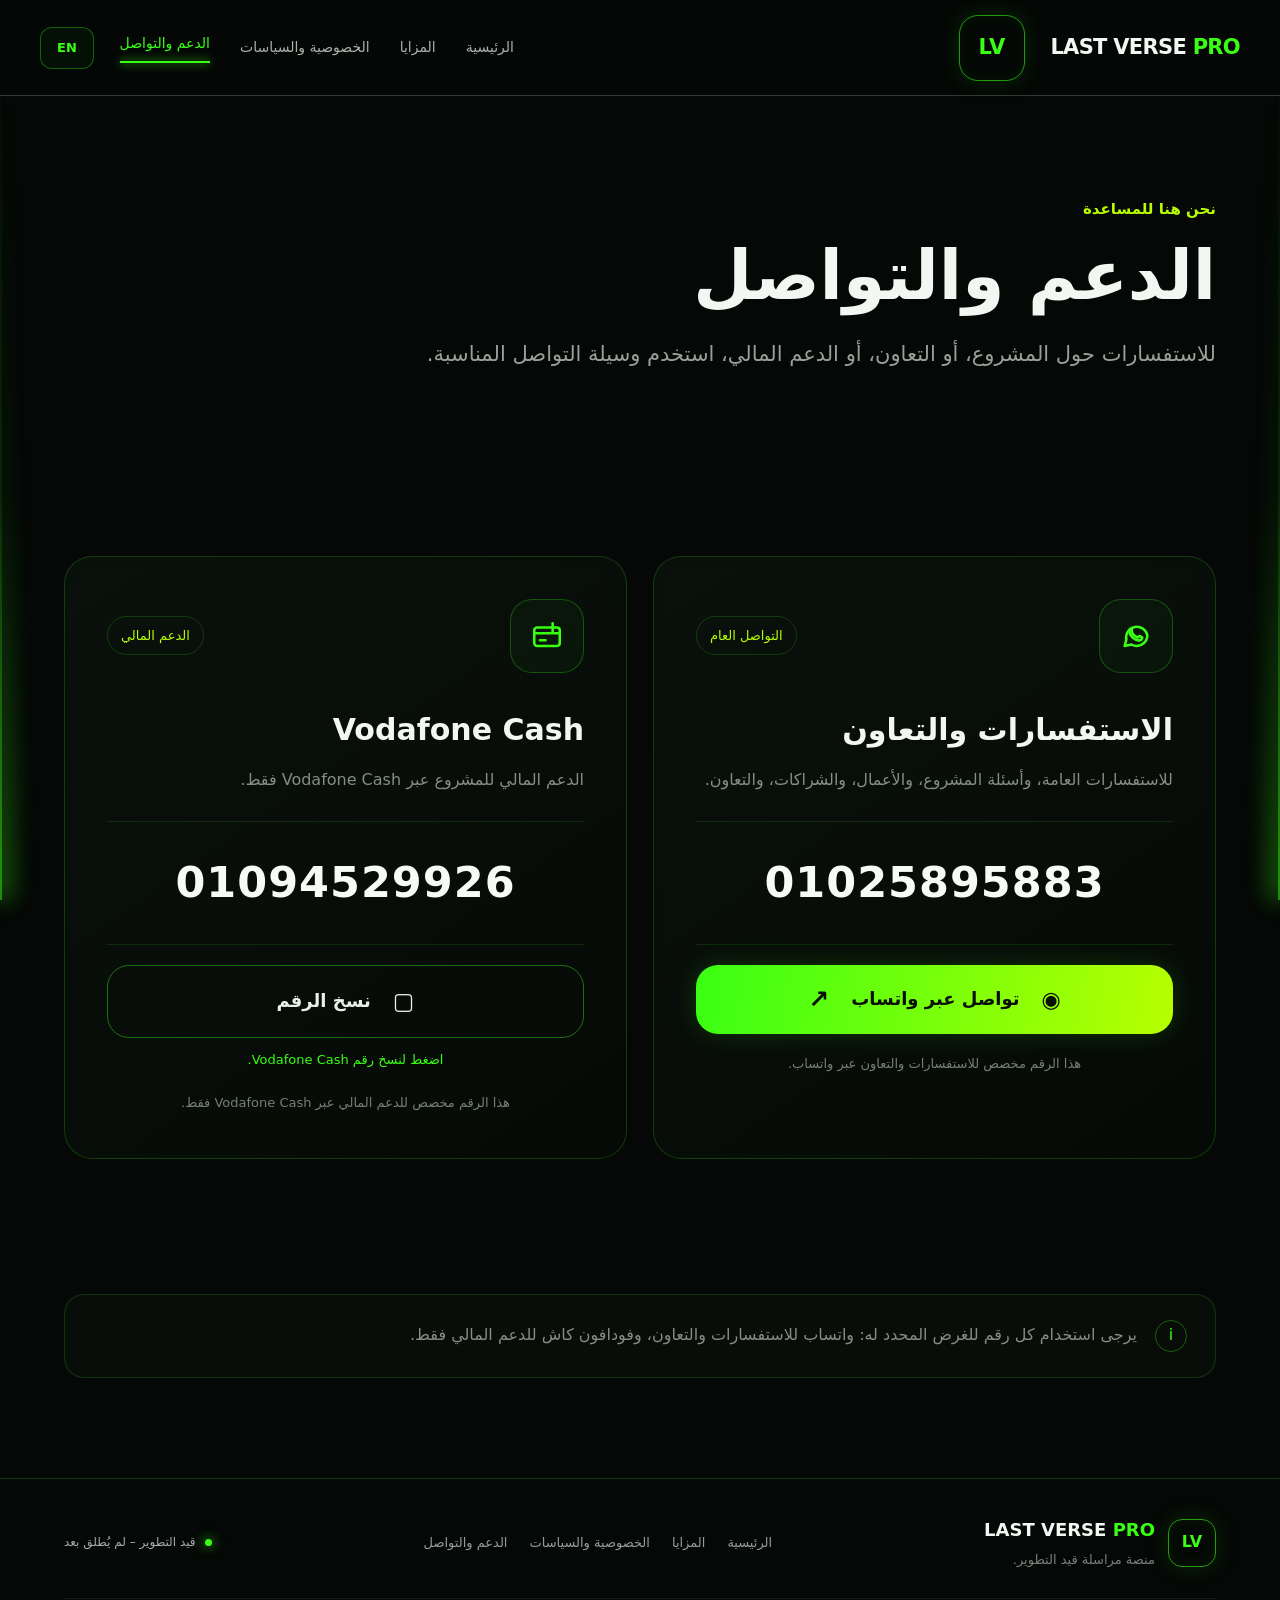
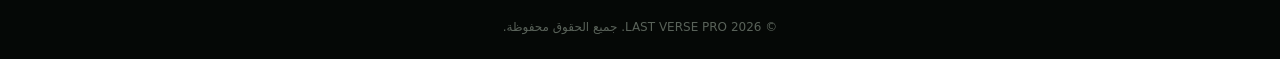
==== support.html @ 81343dce "Initial upload" ====
<!doctype html><html lang="ar" dir="rtl" data-page="support.html"><head><meta charset="utf-8"><meta name="viewport" content="width=device-width,initial-scale=1"><meta name="theme-color" content="#050806"><meta name="description" content="الدعم والتواصل الرسمي لمشروع LAST VERSE PRO."><title>الدعم والتواصل — LAST VERSE PRO</title><link rel="icon" href="assets/favicon.svg" type="image/svg+xml"><link rel="stylesheet" href="assets/style.css"></head><body>
  <a class="skip-link" href="#main-content" data-i18n="skipToContent">تخطي إلى المحتوى</a><div class="ambient ambient-left" aria-hidden="true"></div><div class="ambient ambient-right" aria-hidden="true"></div>
<header class="site-header"><div class="nav-wrap"><button class="menu-toggle" type="button" aria-label="فتح القائمة" aria-expanded="false" aria-controls="site-navigation"><span></span><span></span><span></span></button><a class="brand-name" href="index.html">LAST VERSE <b>PRO</b></a><a class="brand-mark" href="index.html" aria-label="الرئيسية" data-i18n-aria-label="navHome" data-ar-aria-label="الرئيسية">LV</a><nav class="main-nav" id="site-navigation" aria-label="التنقل الرئيسي" data-i18n-aria-label="navAria" data-ar-aria-label="التنقل الرئيسي"><a href="index.html" data-i18n="navHome">الرئيسية</a><a href="features.html" data-i18n="navFeatures">المزايا</a><a href="policies.html" data-i18n="navPolicies">الخصوصية والسياسات</a><a class="active" aria-current="page" href="support.html" data-i18n="navSupport">الدعم والتواصل</a></nav><button class="lang-toggle" type="button" aria-label="التبديل إلى الإنجليزية" title="تغيير اللغة">EN</button></div></header>
<main id="main-content"><section class="page-hero container"><p class="eyebrow" data-i18n="supportEyebrow">نحن هنا للمساعدة</p><h1 data-i18n="supportHero">الدعم والتواصل</h1><p class="page-lead" data-i18n="supportLead">للاستفسارات حول المشروع، أو التعاون، أو الدعم المالي، استخدم وسيلة التواصل المناسبة.</p></section>
<section class="section container contact-grid">
<article class="contact-card"><div class="contact-card-top"><span class="contact-icon whatsapp-icon"><svg viewBox="0 0 24 24"><path d="M20 11.5a7.5 7.5 0 0 1-11.2 6.5L4 19l1.2-4.4A7.5 7.5 0 1 1 20 11.5Z"/><path d="M9 8.5c.4 2 2 3.7 4.2 4.5l1.2-1 2 1c-.3 1.5-1.3 2.2-2.6 2.1-3.2-.3-6.3-3.3-6.5-6.1-.1-1.1.6-2 1.7-2.2Z"/></svg></span><span class="contact-label" data-i18n="generalContact">التواصل العام</span></div><h2 data-i18n="inquiriesTitle">الاستفسارات والتعاون</h2><p data-i18n="inquiriesText">للاستفسارات العامة، وأسئلة المشروع، والأعمال، والشراكات، والتعاون.</p><div class="phone-number" dir="ltr">01025895883</div><a class="btn btn-primary contact-button" href="https://wa.me/201094529926" target="_blank" rel="noopener noreferrer"><span class="whatsapp-mini">◉</span><span data-i18n="whatsappButton">تواصل عبر واتساب</span><span class="arrow">↗</span></a><p class="contact-footnote" data-i18n="whatsappPurpose">هذا الرقم مخصص للاستفسارات والتعاون عبر واتساب.</p></article>
<article class="contact-card cash-card"><div class="contact-card-top"><span class="contact-icon cash-icon"><svg viewBox="0 0 24 24"><rect x="3" y="6" width="18" height="13" rx="2"/><path d="M3 10h18M7 15h4"/><path d="M16 3v6"/></svg></span><span class="contact-label" data-i18n="financialSupport">الدعم المالي</span></div><h2>Vodafone Cash</h2><p data-i18n="cashText">الدعم المالي للمشروع عبر Vodafone Cash فقط.</p><div class="phone-number" dir="ltr">01094529926</div><button class="btn btn-outline copy-button" type="button" data-copy="01094529926"><span class="copy-symbol">▢</span><span data-i18n="copyNumber">نسخ الرقم</span></button><p class="copy-feedback" aria-live="polite" data-i18n="copyHint">اضغط لنسخ رقم Vodafone Cash.</p><p class="contact-footnote" data-i18n="cashPurpose">هذا الرقم مخصص للدعم المالي عبر Vodafone Cash فقط.</p></article>
</section><section class="container support-reminder"><span class="reminder-icon">i</span><p data-i18n="supportReminder">يرجى استخدام كل رقم للغرض المحدد له: واتساب للاستفسارات والتعاون، وفودافون كاش للدعم المالي فقط.</p></section></main>
<footer class="site-footer"><div class="container footer-inner"><div class="footer-brand"><span class="brand-mark small">LV</span><div><b>LAST VERSE <em>PRO</em></b><p data-i18n="footerDesc">منصة مراسلة قيد التطوير.</p></div></div><div class="footer-links"><a href="index.html" data-i18n="navHome">الرئيسية</a><a href="features.html" data-i18n="navFeatures">المزايا</a><a href="policies.html" data-i18n="navPolicies">الخصوصية والسياسات</a><a href="support.html" data-i18n="navSupport">الدعم والتواصل</a></div><div class="footer-status"><i></i><span data-i18n="status">قيد التطوير – لم يُطلق بعد</span></div></div><div class="container copyright">© <span id="year"></span> LAST VERSE PRO. <span data-i18n="rights">جميع الحقوق محفوظة.</span></div></footer><script src="assets/script.js"></script></body></html>
---- assets/style.css ----
:root{--bg:#050806;--surface:#0a100c;--surface2:#0b120d;--green:#39ff14;--lime:#b7ff00;--deep:#0d3b2e;--text:#f4f7f1;--muted:#858d86;--line:rgba(57,255,20,.16);--line-strong:rgba(57,255,20,.34);--shadow:0 0 32px rgba(57,255,20,.09)}
*{box-sizing:border-box}html{scroll-behavior:smooth;background:var(--bg)}body{margin:0;background:var(--bg);color:var(--text);font-family:"Tajawal","Cairo",system-ui,-apple-system,"Segoe UI",sans-serif;line-height:1.8;overflow-x:hidden}a{color:inherit;text-decoration:none}button{font:inherit}.container{width:min(1160px,calc(100% - 56px));margin-inline:auto}.ambient{position:fixed;top:0;bottom:0;width:2px;pointer-events:none;z-index:0;opacity:.7;background:linear-gradient(180deg,transparent,rgba(57,255,20,.12),rgba(57,255,20,.85),rgba(183,255,0,.18),transparent);background-size:100% 220%;animation:flow 9s linear infinite;filter:drop-shadow(0 0 8px rgba(57,255,20,.45))}.ambient-left{left:0}.ambient-right{right:0;animation-delay:-4.5s}.ambient:after{content:"";position:absolute;inset:0 -9px;background:inherit;filter:blur(12px);opacity:.55}@keyframes flow{0%{background-position:0 0}100%{background-position:0 220%}}
.site-header{height:102px;position:sticky;top:0;z-index:20;background:rgba(5,8,6,.94);backdrop-filter:blur(16px);border-bottom:1px solid rgba(242,255,242,.2)}.nav-wrap{width:min(1320px,calc(100% - 56px));height:100%;margin:auto;display:flex;align-items:center;gap:22px}.brand-name{font-size:21px;font-weight:850;letter-spacing:-.7px;white-space:nowrap}.brand-name b,.footer-brand em{color:var(--green);font-style:normal}.brand-mark{width:66px;height:66px;display:grid;place-items:center;border:1px solid rgba(57,255,20,.6);border-radius:19px;color:var(--green);font-weight:800;font-size:21px;box-shadow:0 0 22px rgba(57,255,20,.13),inset 0 0 18px rgba(57,255,20,.06)}.brand-mark.small{width:48px;height:48px;border-radius:14px;font-size:16px;flex:none}.main-nav{display:flex;align-items:center;gap:30px;margin-inline-start:auto}.main-nav a{font-size:14px;color:#aab2aa;transition:color .2s}.main-nav a:hover,.main-nav a.active{color:var(--green)}.main-nav a.active:after{content:"";display:block;height:2px;background:var(--green);margin-top:7px;box-shadow:0 0 10px var(--green)}.lang-toggle{border:1px solid var(--line-strong);color:var(--green);background:rgba(57,255,20,.04);border-radius:11px;padding:8px 13px;cursor:pointer;font-size:13px;font-weight:800}.menu-toggle{display:none;width:56px;height:56px;border:1px solid var(--line-strong);border-radius:15px;background:rgba(57,255,20,.035);padding:15px;cursor:pointer}.menu-toggle span{display:block;height:2px;background:#e5eee5;margin:5px 0;border-radius:4px}
.hero{min-height:690px;display:grid;grid-template-columns:1.02fr .98fr;align-items:center;gap:30px;padding-block:65px 82px;position:relative;isolation:isolate}.hero:before{content:"";position:absolute;inset:0 -30px;z-index:-2;background-color:#071407;background-image:linear-gradient(rgba(57,255,20,.055) 1px,transparent 1px),linear-gradient(90deg,rgba(57,255,20,.055) 1px,transparent 1px);background-size:108px 108px;border-inline:1px solid rgba(57,255,20,.15)}.hero:after{content:"";position:absolute;inset:0 -30px;z-index:-1;background:radial-gradient(ellipse at 82% 44%,rgba(57,255,20,.13),transparent 42%),linear-gradient(90deg,rgba(5,8,6,.08),rgba(5,8,6,.35))}.hero-copy{padding-block:36px}.status-pill{display:inline-flex;align-items:center;gap:10px;padding:8px 18px;border:1px solid rgba(57,255,20,.34);border-radius:99px;color:var(--lime);background:rgba(57,255,20,.06);font-size:14px;font-weight:750;box-shadow:0 0 20px rgba(57,255,20,.06)}.status-pill i,.footer-status i{width:10px;height:10px;background:var(--green);border-radius:50%;display:inline-block;box-shadow:0 0 12px var(--green)}.eyebrow{color:var(--lime);font-size:15px;font-weight:800;margin:30px 0 10px}.hero h1{font-size:clamp(48px,6.2vw,76px);letter-spacing:-2px;line-height:1.15;margin:22px 0 28px;white-space:nowrap;direction:ltr;text-align:right}.hero h1 em{color:var(--green);font-style:normal}.hero-lead{font-size:clamp(18px,2vw,24px);line-height:1.9;color:#9aa29a;max-width:650px;margin:0 0 44px}.hero-actions{display:flex;gap:16px;flex-wrap:wrap}.btn{min-height:64px;padding:15px 28px;border-radius:22px;display:inline-flex;justify-content:center;align-items:center;gap:22px;font-weight:850;font-size:18px;transition:transform .2s,box-shadow .2s,border-color .2s;cursor:pointer}.btn:hover{transform:translateY(-3px)}.btn-primary{background:linear-gradient(100deg,var(--green),var(--lime));color:#071006;box-shadow:0 0 25px rgba(57,255,20,.17)}.btn-primary:hover{box-shadow:0 0 34px rgba(57,255,20,.34)}.btn-outline{border:1px solid rgba(57,255,20,.42);background:rgba(5,8,6,.35);color:#e8f1e8}.btn-outline:hover{border-color:var(--green);box-shadow:var(--shadow)}.arrow{font-size:25px;line-height:1}.hero-note{display:flex;align-items:center;gap:12px;color:#788078;margin-top:42px;font-size:14px}.note-dot{color:var(--green);font-size:23px}.hero-art-wrap{position:relative;display:flex;justify-content:center;align-items:center;min-height:560px}.art-glow{position:absolute;width:75%;height:65%;border-radius:50%;background:rgba(57,255,20,.13);filter:blur(75px)}.hero-art{position:relative;width:min(100%,510px);padding:18px;background:#020403;border:1px solid rgba(57,255,20,.26);border-radius:54px;box-shadow:0 0 35px rgba(57,255,20,.1);overflow:hidden}.hero-art img{display:block;width:100%;height:auto;max-height:610px;object-fit:contain}.art-caption{display:flex;flex-direction:column;gap:3px;text-align:center;padding:10px 0 13px}.art-caption span{font-size:12px;color:#6d766d}.art-caption strong{font-size:16px;color:#f1f7ef}
.stats-section{background:#080d09;border-block:1px solid rgba(57,255,20,.1)}.stats-grid{display:grid;grid-template-columns:repeat(4,1fr);padding-block:35px}.stat{display:flex;align-items:center;gap:18px;padding:15px 22px;border-inline-start:1px solid rgba(255,255,255,.08)}.stat:first-child{border:0}.stat>strong{font-size:44px;color:var(--green);line-height:1;letter-spacing:-2px}.stat>strong.stat-word{font-size:17px;letter-spacing:0;white-space:nowrap}.stat div{display:flex;flex-direction:column;gap:3px}.stat b{font-size:16px}.stat span{font-size:13px;color:#788078}
.section{padding-block:105px}.section-heading{text-align:right;margin-bottom:45px}.section-heading h2,.section-top h2,.section-heading h2{font-size:clamp(34px,4vw,52px);line-height:1.25;margin:0 0 13px}.section-heading .eyebrow,.section-top .eyebrow{margin-top:0}.heading-line{width:150px;height:1px;background:linear-gradient(90deg,transparent,var(--green));margin-top:22px}.about-text{font-size:clamp(19px,2.2vw,25px);line-height:2;color:#a2aaa2;max-width:1000px;margin:0 0 55px}.intro-cards{display:grid;grid-template-columns:repeat(3,1fr);gap:22px}.info-card,.feature-card,.detail-card,.policy-card,.contact-card{background:linear-gradient(145deg,rgba(10,17,12,.97),rgba(6,10,7,.98));border:1px solid rgba(57,255,20,.16);border-radius:34px;box-shadow:inset 0 0 30px rgba(57,255,20,.012);transition:border-color .25s,transform .25s,box-shadow .25s}.info-card:hover,.feature-card:hover,.detail-card:hover,.policy-card:hover{border-color:rgba(57,255,20,.42);box-shadow:0 0 27px rgba(57,255,20,.07);transform:translateY(-4px)}.info-card{padding:42px 35px;min-height:280px}.icon-box,.feature-icon,.policy-icon,.contact-icon{width:76px;height:76px;border:1px solid rgba(57,255,20,.27);border-radius:22px;display:grid;place-items:center;color:var(--green);background:rgba(57,255,20,.035)}.icon-box svg,.feature-icon svg,.policy-icon svg,.contact-icon svg{width:34px;height:34px;fill:none;stroke:currentColor;stroke-width:1.8;stroke-linecap:round;stroke-linejoin:round}.info-card h3,.feature-card h3{font-size:26px;margin:26px 0 12px}.info-card p,.feature-card p{color:var(--muted);font-size:17px;line-height:1.85;margin:0}.feature-preview{background:linear-gradient(180deg,#060a07,#080d09);border-block:1px solid rgba(57,255,20,.1)}.section-top{display:flex;justify-content:space-between;align-items:end;gap:20px;margin-bottom:46px}.section-top h2{margin:0}.muted{color:var(--muted);font-size:17px;margin:10px 0 0}.text-link{color:var(--lime);font-weight:850;font-size:17px;white-space:nowrap}.text-link:hover{color:var(--green)}.preview-grid{display:grid;grid-template-columns:repeat(3,1fr);gap:22px}.feature-card{position:relative;display:block;min-height:280px;padding:34px 32px}.feature-icon{width:66px;height:66px;border-radius:18px}.feature-icon svg{width:30px;height:30px}.card-arrow{position:absolute;left:28px;top:30px;color:#687268;font-size:23px}.feature-card h3{margin-top:25px}.closing-cta{margin-block:90px 105px;padding:44px 48px;border:1px solid rgba(57,255,20,.23);border-radius:32px;background:radial-gradient(ellipse at 85% 50%,rgba(57,255,20,.09),transparent 45%),#080d09;display:flex;align-items:center;justify-content:space-between;gap:30px}.closing-cta .eyebrow{margin:0 0 8px}.closing-cta h2{font-size:34px;margin:0 0 8px}.closing-cta p:not(.eyebrow){margin:0;color:var(--muted)}
.page-hero{padding-block:100px 62px;position:relative}.page-hero .eyebrow{margin-top:0}.page-hero h1{font-size:clamp(42px,6vw,68px);margin:0 0 18px;line-height:1.25}.page-lead{font-size:21px;color:#98a198;max-width:800px;margin:0 0 30px}.feature-detail-grid{display:grid;grid-template-columns:repeat(2,1fr);gap:22px;padding-top:35px}.detail-card{padding:34px;min-height:265px}.detail-head{display:flex;align-items:center;justify-content:space-between;gap:15px}.planned-tag,.draft-label{font-size:12px;color:var(--lime);border:1px solid rgba(57,255,20,.2);background:rgba(57,255,20,.04);padding:5px 10px;border-radius:50px}.detail-card h2{font-size:27px;margin:23px 0 10px}.detail-card p{color:var(--muted);font-size:16px;line-height:1.9;margin:0}.check-list{color:#adb5ad;padding-inline-start:21px;margin:18px 0 0}.check-list li{padding:4px 0}.check-list li::marker{color:var(--green)}.metric-line{display:flex;align-items:center;gap:14px;margin-top:20px}.metric-line strong{color:var(--green);font-size:30px}.metric-line span{color:var(--muted);font-size:14px}.pricing-section,.upload-section{background:#080d09;border-block:1px solid rgba(57,255,20,.1)}.pricing-grid{display:grid;grid-template-columns:repeat(3,1fr);gap:20px}.price-card{padding:32px;border:1px solid rgba(57,255,20,.17);border-radius:27px;background:#070b08}.featured-price{border-color:rgba(57,255,20,.55);box-shadow:0 0 30px rgba(57,255,20,.08)}.price-name{font-size:12px;letter-spacing:2px;color:var(--green);font-weight:900}.price-card h3{font-size:25px;margin:10px 0 22px}.price-row{display:flex;justify-content:space-between;align-items:center;padding:12px 0;border-top:1px solid rgba(255,255,255,.07)}.price-row b{font-size:24px;color:#f3f7f2}.price-row small{font-size:11px;color:var(--green)}.price-row span{font-size:14px;color:var(--muted)}.two-col-section{display:grid;grid-template-columns:1.15fr .85fr;gap:22px}.staff-card,.languages-card{min-height:330px}.small-note{border-top:1px solid rgba(255,255,255,.08);padding-top:15px;margin-top:18px!important;font-size:14px!important}.language-list{display:flex;flex-wrap:wrap;gap:12px;margin-top:28px}.language-list span{padding:11px 18px;border:1px solid rgba(57,255,20,.22);border-radius:13px;color:#e8f4e7;background:rgba(57,255,20,.035)}.upload-grid{display:grid;grid-template-columns:repeat(3,1fr);gap:20px}.upload-card{display:flex;flex-direction:column;align-items:center;gap:5px;padding:35px;border:1px solid rgba(57,255,20,.18);border-radius:25px;background:#070b08}.upload-symbol{font-size:29px;color:var(--green)}.upload-card strong{font-size:34px;color:var(--green)}.upload-card b{font-size:18px}.upload-card span:last-child{font-size:13px;color:var(--muted)}.upload-notes{display:flex;flex-wrap:wrap;gap:12px;margin-top:24px}.upload-notes span{border:1px solid rgba(57,255,20,.16);border-radius:50px;padding:9px 16px;color:#aeb7ad;font-size:14px}
.draft-alert{display:flex;align-items:center;gap:14px;padding:15px 18px;border:1px solid rgba(183,255,0,.22);border-radius:17px;background:rgba(183,255,0,.035);max-width:850px;color:#c7d0c5}.draft-alert>span{display:grid;place-items:center;width:30px;height:30px;border-radius:50%;background:rgba(183,255,0,.14);color:var(--lime);font-weight:900;flex:none}.draft-alert p{margin:0}.policy-grid{display:grid;grid-template-columns:repeat(2,1fr);gap:22px;padding-top:35px}.policy-card{padding:38px;min-height:350px}.policy-icon{margin-bottom:24px}.policy-card .eyebrow{font-size:12px;margin:0 0 7px}.policy-card h2{font-size:27px;margin:0 0 14px}.policy-card>p:not(.eyebrow){font-size:16px;color:var(--muted);line-height:2;margin:0 0 25px}.draft-label{display:inline-block}.policy-bottom,.support-reminder{display:flex;align-items:flex-start;gap:18px;padding:25px 28px;border:1px solid rgba(57,255,20,.17);border-radius:20px;background:#080d09;margin-bottom:100px}.policy-bottom-icon,.reminder-icon{width:32px;height:32px;border:1px solid var(--line-strong);border-radius:50%;display:grid;place-items:center;color:var(--green);flex:none}.policy-bottom h3{margin:0 0 5px;font-size:18px}.policy-bottom p,.support-reminder p{color:var(--muted);margin:0;line-height:1.9}
.contact-grid{display:grid;grid-template-columns:repeat(2,1fr);gap:22px;padding-top:35px}.contact-card{padding:42px;min-height:480px}.contact-card-top{display:flex;align-items:center;justify-content:space-between}.contact-icon{width:74px;height:74px}.contact-label{padding:7px 13px;border:1px solid rgba(57,255,20,.19);border-radius:50px;color:var(--lime);font-size:13px}.contact-card h2{font-size:30px;margin:30px 0 8px}.contact-card>p{color:var(--muted);font-size:16px;line-height:1.9;margin:0}.phone-number{font-size:clamp(30px,4vw,43px);font-weight:850;letter-spacing:1px;color:#f7faf5;text-align:center;padding:22px 10px;margin:26px 0 20px;border-block:1px solid rgba(57,255,20,.13)}.contact-button,.copy-button{width:100%;min-height:60px}.copy-button{background:transparent}.contact-footnote{margin-top:18px!important;font-size:13px!important;color:#758075!important;text-align:center}.copy-feedback{margin:10px 0 0!important;text-align:center;color:var(--green)!important;min-height:25px;font-size:13px!important}.whatsapp-mini{font-size:22px}.copy-symbol{font-size:23px}.support-reminder{margin-top:45px;margin-bottom:100px;align-items:center}
.site-footer{border-top:1px solid rgba(57,255,20,.2);background:#050806;padding:35px 0 20px;position:relative;z-index:1}.footer-inner{display:flex;align-items:center;justify-content:space-between;gap:25px;padding-bottom:27px}.footer-brand{display:flex;align-items:center;gap:13px}.footer-brand b{font-size:18px}.footer-brand p{margin:2px 0 0;color:#788078;font-size:13px}.footer-links{display:flex;gap:22px;flex-wrap:wrap}.footer-links a{color:#949e94;font-size:13px}.footer-links a:hover{color:var(--green)}.footer-status{display:flex;align-items:center;gap:9px;color:#a6b0a5;font-size:12px}.footer-status i{width:7px;height:7px}.copyright{padding-top:18px;border-top:1px solid rgba(255,255,255,.07);text-align:center;color:#596259;font-size:12px}
[dir="ltr"] body{text-align:left}[dir="ltr"] .hero h1{text-align:left}[dir="ltr"] .section-heading{text-align:left}[dir="ltr"] .check-list{padding-inline-start:21px;padding-inline-end:0}[dir="ltr"] .main-nav a.active:after{direction:ltr}
@media(max-width:900px){.main-nav{gap:16px}.nav-wrap{gap:15px}.hero{grid-template-columns:1fr;gap:5px;padding-top:52px}.hero-copy{padding-bottom:0}.hero-art-wrap{min-height:400px}.hero-art{width:min(78%,440px)}.stats-grid{grid-template-columns:repeat(2,1fr)}.stat:nth-child(3){border-inline-start:0}.intro-cards,.preview-grid{grid-template-columns:repeat(2,1fr)}.footer-inner{flex-wrap:wrap}.footer-links{order:3;width:100%}}
@media(max-width:680px){.container{width:calc(100% - 38px)}.site-header{height:88px}.nav-wrap{width:calc(100% - 34px);gap:12px;direction:ltr}.menu-toggle{display:block;flex:none;width:54px;height:54px;padding:13px}.brand-name{margin-inline-start:auto;font-size:17px;direction:ltr}.brand-mark{width:54px;height:54px;border-radius:16px;font-size:18px;flex:none}.lang-toggle{position:absolute;top:17px;left:78px;z-index:2;background:#081009}.main-nav{display:none;position:absolute;top:88px;left:0;right:0;margin:0;padding:15px 20px 22px;background:rgba(5,8,6,.98);border-bottom:1px solid var(--line-strong);flex-direction:column;align-items:stretch;gap:0;box-shadow:0 14px 25px rgba(0,0,0,.35)}.main-nav.open{display:flex}.main-nav a{padding:12px 5px;border-bottom:1px solid rgba(255,255,255,.06);font-size:15px}.main-nav a.active:after{display:none}.hero{width:100%;padding:55px 19px 55px;min-height:0}.hero:before,.hero:after{inset:0}.hero-copy{padding:0}.status-pill{font-size:12px;padding:7px 13px}.eyebrow{font-size:13px;margin-top:24px}.hero h1{font-size:clamp(40px,10vw,58px);letter-spacing:-1.8px;margin:19px 0 22px}.hero-lead{font-size:18px;line-height:1.85;margin-bottom:30px}.hero-actions{display:grid;grid-template-columns:1fr;gap:12px}.btn{width:100%;min-height:60px;border-radius:19px;font-size:17px}.hero-note{font-size:12px;margin-top:27px;align-items:flex-start}.hero-art-wrap{min-height:0;padding-top:35px}.hero-art{width:100%;border-radius:34px;padding:10px}.hero-art img{max-height:460px}.art-caption strong{font-size:14px}.stats-grid{grid-template-columns:1fr;padding-block:10px}.stat{padding:18px 8px;border-inline-start:0;border-bottom:1px solid rgba(255,255,255,.07)}.stat:last-child{border-bottom:0}.stat>strong{min-width:75px;font-size:38px}.stat>strong.stat-word{font-size:15px}.section{padding-block:70px}.section-heading h2,.section-top h2{font-size:34px}.about-text{font-size:18px;margin-bottom:35px}.intro-cards,.preview-grid,.feature-detail-grid,.pricing-grid,.two-col-section,.policy-grid,.contact-grid,.upload-grid{grid-template-columns:1fr}.info-card{min-height:0;padding:30px 26px;border-radius:27px}.info-card h3,.feature-card h3{font-size:23px}.section-top{display:block}.text-link{display:inline-block;margin-top:22px}.feature-card{min-height:240px;padding:29px 25px;border-radius:27px}.closing-cta{width:calc(100% - 38px);margin-block:60px;padding:30px 25px;display:block;border-radius:27px}.closing-cta h2{font-size:29px}.closing-cta .btn{margin-top:22px}.page-hero{padding-block:65px 35px}.page-hero h1{font-size:42px}.page-lead{font-size:18px}.detail-card,.policy-card,.contact-card{padding:28px 24px;border-radius:27px;min-height:0}.detail-card h2,.policy-card h2{font-size:24px}.pricing-section,.upload-section{padding-block:65px}.price-card{padding:27px}.staff-card,.languages-card{min-height:0}.upload-notes{display:grid;grid-template-columns:1fr}.draft-alert{align-items:flex-start;font-size:14px}.policy-bottom,.support-reminder{margin-bottom:65px;padding:20px;gap:12px}.contact-card h2{font-size:26px;margin-top:22px}.phone-number{font-size:35px;padding:18px 5px}.footer-inner{display:grid;grid-template-columns:1fr;gap:20px}.footer-links{order:0;display:grid;grid-template-columns:1fr 1fr;gap:13px}.footer-status{font-size:12px}.ambient{opacity:.4}.lang-toggle{top:17px;left:78px;padding:7px 10px}.hero:before{background-size:78px 78px}}
@media(prefers-reduced-motion:reduce){*,*::before,*::after{scroll-behavior:auto!important;animation-duration:.01ms!important;animation-iteration-count:1!important;transition-duration:.01ms!important}.ambient{display:none}}


/* Stability, accessible controls, and responsive layout refinement */
:root {
  --content-max: 1240px;
  --page-gutter: clamp(16px, 4vw, 40px);
  --card-radius: clamp(20px, 2.2vw, 30px);
  --soft-border: rgba(57, 255, 20, .2);
}

html { scroll-padding-top: 110px; }
body { overflow-x: clip; }
img, svg { max-width: 100%; }
.container, .nav-wrap, .hero-copy, .hero-art-wrap, .stat, .info-card,
.feature-card, .detail-card, .policy-card, .contact-card, .price-card,
.upload-card, .closing-cta { min-width: 0; }
.container { width: min(var(--content-max), calc(100% - (var(--page-gutter) * 2))); }

button, a { -webkit-tap-highlight-color: transparent; }
a:focus-visible, button:focus-visible {
  outline: 3px solid var(--lime);
  outline-offset: 4px;
}

.skip-link {
  position: fixed;
  inset-block-start: 12px;
  inset-inline-start: 12px;
  z-index: 100;
  padding: 10px 16px;
  border: 1px solid var(--lime);
  border-radius: 12px;
  background: #071009;
  color: #fff;
  transform: translateY(-160%);
  transition: transform .2s ease;
}
.skip-link:focus { transform: translateY(0); }

.lang-toggle {
  position: relative;
  z-index: 25;
  flex: 0 0 auto;
  min-width: 54px;
  min-height: 42px;
  padding: 8px 14px;
  border-radius: 12px;
  line-height: 1.2;
  white-space: nowrap;
  transition: background .2s ease, border-color .2s ease, box-shadow .2s ease;
}
.lang-toggle:hover {
  border-color: var(--lime);
  background: rgba(57, 255, 20, .1);
  box-shadow: 0 0 18px rgba(57, 255, 20, .12);
}
.menu-toggle { flex: 0 0 auto; }
.main-nav a { line-height: 1.5; }
.hero h1 {
  max-width: 100%;
  white-space: normal;
  overflow-wrap: normal;
  text-wrap: balance;
}
.hero-lead, .page-lead, .about-text, .detail-card p, .policy-card p,
.contact-card p, .closing-cta p { overflow-wrap: break-word; }
.hero-art img { max-width: 100%; }
.info-card, .feature-card, .detail-card, .policy-card, .contact-card,
.price-card, .upload-card, .closing-cta {
  border-radius: var(--card-radius);
  border-color: var(--soft-border);
}

/* Tablet and compact navigation: no compressed desktop links or overlapping controls. */
@media (max-width: 980px) {
  .site-header { height: 88px; }
  .nav-wrap {
    position: relative;
    width: calc(100% - 28px);
    gap: clamp(7px, 1.8vw, 14px);
    direction: ltr;
  }
  .menu-toggle {
    display: block;
    width: 46px;
    height: 46px;
    padding: 10px;
    border-radius: 13px;
  }
  .brand-name {
    margin-inline-start: auto;
    font-size: clamp(14px, 2.2vw, 19px);
    letter-spacing: -.45px;
    direction: ltr;
  }
  .brand-mark {
    width: 48px;
    height: 48px;
    border-radius: 14px;
    font-size: 18px;
    flex: 0 0 auto;
  }
  .lang-toggle {
    position: static;
    min-width: 46px;
    min-height: 44px;
    margin: 0;
    padding: 8px 10px;
  }
  .main-nav {
    display: none;
    position: absolute;
    top: calc(100% + 1px);
    left: 0;
    right: 0;
    z-index: 30;
    margin: 0;
    padding: 12px 18px 18px;
    border: 1px solid var(--line-strong);
    border-top: 0;
    border-radius: 0 0 18px 18px;
    background: rgba(5, 8, 6, .985);
    box-shadow: 0 18px 30px rgba(0, 0, 0, .42);
    flex-direction: column;
    align-items: stretch;
    gap: 0;
    direction: inherit;
  }
  .main-nav.open { display: flex; }
  .main-nav a { padding: 12px 5px; border-bottom: 1px solid rgba(255,255,255,.07); }
  .main-nav a:last-child { border-bottom: 0; }
  .main-nav a.active:after { display: none; }
  .hero h1 { font-size: clamp(38px, 6vw, 58px); }
}

/* Dedicated computer layout for wide laptop and desktop screens. */
@media (min-width: 1200px) {
  :root { --content-max: 1280px; --page-gutter: clamp(48px, 5vw, 88px); }
  .nav-wrap { width: min(1360px, calc(100% - 80px)); gap: clamp(20px, 2vw, 32px); }
  .site-header { height: 96px; }
  .hero {
    min-height: min(780px, calc(100vh - 96px));
    grid-template-columns: minmax(0, 1.04fr) minmax(0, .96fr);
    gap: clamp(38px, 4.5vw, 78px);
    padding-block: clamp(62px, 6vw, 92px);
  }
  .hero-art { width: min(100%, 550px); }
  .stats-grid { padding-block: 42px; }
  .section { padding-block: clamp(90px, 7vw, 118px); }
  .intro-cards, .preview-grid, .feature-detail-grid, .policy-grid, .contact-grid { gap: 26px; }
  .footer-inner { gap: 34px; }
}

@media (max-width: 680px) {
  .container { width: calc(100% - 32px); }
  .nav-wrap { width: calc(100% - 20px); gap: 7px; }
  .menu-toggle { width: 43px; height: 43px; padding: 9px; }
  .brand-name { font-size: 14px; letter-spacing: -.5px; }
  .brand-mark { width: 43px; height: 43px; border-radius: 12px; font-size: 16px; }
  .lang-toggle { min-width: 43px; min-height: 42px; padding-inline: 8px; }
  .hero { width: 100%; padding-inline: 16px; }
  .hero h1 { font-size: clamp(30px, 9.4vw, 48px); letter-spacing: -1px; line-height: 1.14; }
  .page-hero h1 { font-size: clamp(32px, 9vw, 44px); overflow-wrap: anywhere; }
  .hero-art { width: 100%; }
  .phone-number { overflow-wrap: anywhere; }
}

@media (max-width: 360px) {
  .nav-wrap { gap: 5px; }
  .brand-name { font-size: 13px; }
  .brand-mark { width: 40px; height: 40px; }
  .lang-toggle { min-width: 40px; padding-inline: 6px; }
  .hero h1 { font-size: 30px; }
}

@media (prefers-reduced-motion: reduce) {
  html { scroll-behavior: auto; }
  .skip-link, .lang-toggle, .main-nav, .btn { transition: none !important; }
}

@media (max-width: 980px) {
  .hero::before,
  .hero::after { inset-inline: 0; }
}
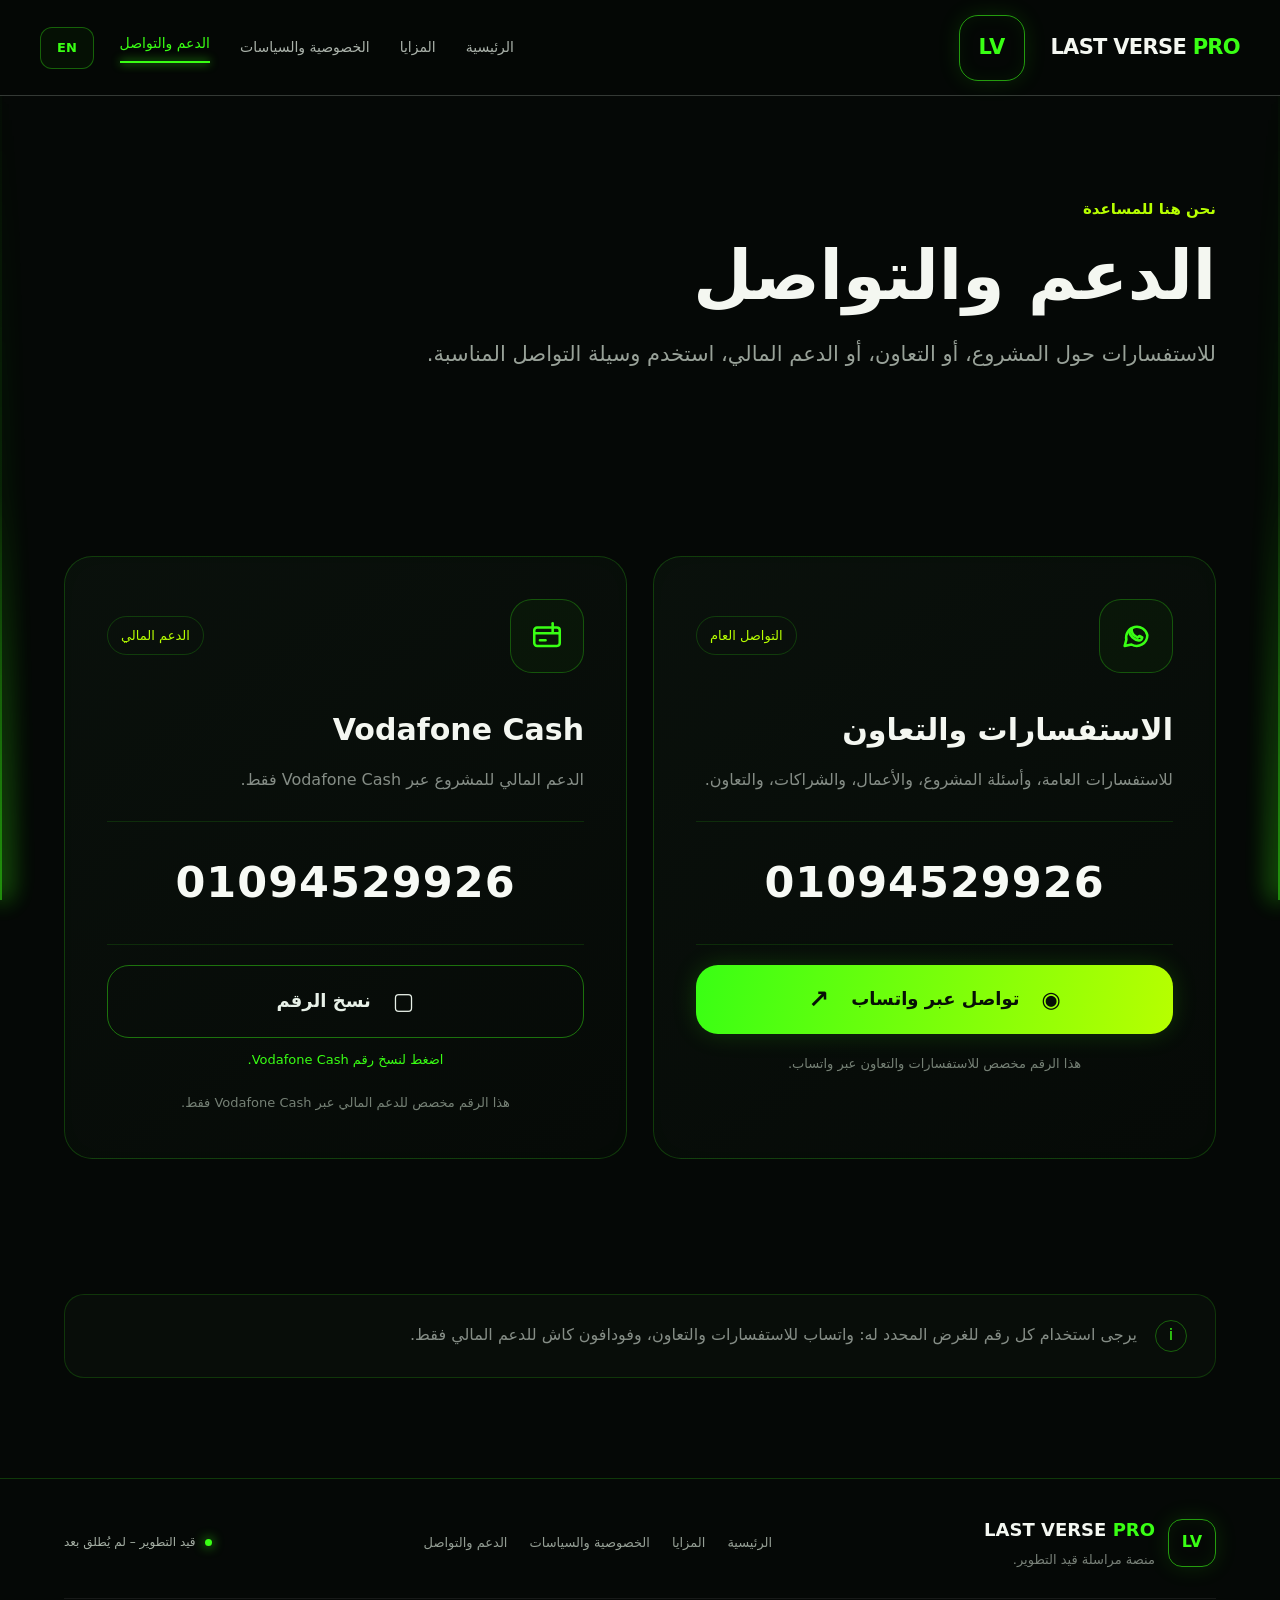
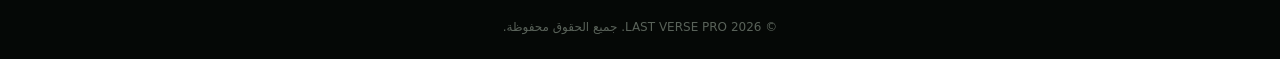
==== commit fa75f24e: "Add support page with contact information" ====
--- a/support.html
+++ b/support.html
@@ -3,7 +3,7 @@
 <header class="site-header"><div class="nav-wrap"><button class="menu-toggle" type="button" aria-label="فتح القائمة" aria-expanded="false" aria-controls="site-navigation"><span></span><span></span><span></span></button><a class="brand-name" href="index.html">LAST VERSE <b>PRO</b></a><a class="brand-mark" href="index.html" aria-label="الرئيسية" data-i18n-aria-label="navHome" data-ar-aria-label="الرئيسية">LV</a><nav class="main-nav" id="site-navigation" aria-label="التنقل الرئيسي" data-i18n-aria-label="navAria" data-ar-aria-label="التنقل الرئيسي"><a href="index.html" data-i18n="navHome">الرئيسية</a><a href="features.html" data-i18n="navFeatures">المزايا</a><a href="policies.html" data-i18n="navPolicies">الخصوصية والسياسات</a><a class="active" aria-current="page" href="support.html" data-i18n="navSupport">الدعم والتواصل</a></nav><button class="lang-toggle" type="button" aria-label="التبديل إلى الإنجليزية" title="تغيير اللغة">EN</button></div></header>
 <main id="main-content"><section class="page-hero container"><p class="eyebrow" data-i18n="supportEyebrow">نحن هنا للمساعدة</p><h1 data-i18n="supportHero">الدعم والتواصل</h1><p class="page-lead" data-i18n="supportLead">للاستفسارات حول المشروع، أو التعاون، أو الدعم المالي، استخدم وسيلة التواصل المناسبة.</p></section>
 <section class="section container contact-grid">
-<article class="contact-card"><div class="contact-card-top"><span class="contact-icon whatsapp-icon"><svg viewBox="0 0 24 24"><path d="M20 11.5a7.5 7.5 0 0 1-11.2 6.5L4 19l1.2-4.4A7.5 7.5 0 1 1 20 11.5Z"/><path d="M9 8.5c.4 2 2 3.7 4.2 4.5l1.2-1 2 1c-.3 1.5-1.3 2.2-2.6 2.1-3.2-.3-6.3-3.3-6.5-6.1-.1-1.1.6-2 1.7-2.2Z"/></svg></span><span class="contact-label" data-i18n="generalContact">التواصل العام</span></div><h2 data-i18n="inquiriesTitle">الاستفسارات والتعاون</h2><p data-i18n="inquiriesText">للاستفسارات العامة، وأسئلة المشروع، والأعمال، والشراكات، والتعاون.</p><div class="phone-number" dir="ltr">01025895883</div><a class="btn btn-primary contact-button" href="https://wa.me/201094529926" target="_blank" rel="noopener noreferrer"><span class="whatsapp-mini">◉</span><span data-i18n="whatsappButton">تواصل عبر واتساب</span><span class="arrow">↗</span></a><p class="contact-footnote" data-i18n="whatsappPurpose">هذا الرقم مخصص للاستفسارات والتعاون عبر واتساب.</p></article>
+<article class="contact-card"><div class="contact-card-top"><span class="contact-icon whatsapp-icon"><svg viewBox="0 0 24 24"><path d="M20 11.5a7.5 7.5 0 0 1-11.2 6.5L4 19l1.2-4.4A7.5 7.5 0 1 1 20 11.5Z"/><path d="M9 8.5c.4 2 2 3.7 4.2 4.5l1.2-1 2 1c-.3 1.5-1.3 2.2-2.6 2.1-3.2-.3-6.3-3.3-6.5-6.1-.1-1.1.6-2 1.7-2.2Z"/></svg></span><span class="contact-label" data-i18n="generalContact">التواصل العام</span></div><h2 data-i18n="inquiriesTitle">الاستفسارات والتعاون</h2><p data-i18n="inquiriesText">للاستفسارات العامة، وأسئلة المشروع، والأعمال، والشراكات، والتعاون.</p><div class="phone-number" dir="ltr">01094529926</div><a class="btn btn-primary contact-button" href="https://wa.me/201094529926" target="_blank" rel="noopener noreferrer"><span class="whatsapp-mini">◉</span><span data-i18n="whatsappButton">تواصل عبر واتساب</span><span class="arrow">↗</span></a><p class="contact-footnote" data-i18n="whatsappPurpose">هذا الرقم مخصص للاستفسارات والتعاون عبر واتساب.</p></article>
 <article class="contact-card cash-card"><div class="contact-card-top"><span class="contact-icon cash-icon"><svg viewBox="0 0 24 24"><rect x="3" y="6" width="18" height="13" rx="2"/><path d="M3 10h18M7 15h4"/><path d="M16 3v6"/></svg></span><span class="contact-label" data-i18n="financialSupport">الدعم المالي</span></div><h2>Vodafone Cash</h2><p data-i18n="cashText">الدعم المالي للمشروع عبر Vodafone Cash فقط.</p><div class="phone-number" dir="ltr">01094529926</div><button class="btn btn-outline copy-button" type="button" data-copy="01094529926"><span class="copy-symbol">▢</span><span data-i18n="copyNumber">نسخ الرقم</span></button><p class="copy-feedback" aria-live="polite" data-i18n="copyHint">اضغط لنسخ رقم Vodafone Cash.</p><p class="contact-footnote" data-i18n="cashPurpose">هذا الرقم مخصص للدعم المالي عبر Vodafone Cash فقط.</p></article>
 </section><section class="container support-reminder"><span class="reminder-icon">i</span><p data-i18n="supportReminder">يرجى استخدام كل رقم للغرض المحدد له: واتساب للاستفسارات والتعاون، وفودافون كاش للدعم المالي فقط.</p></section></main>
-<footer class="site-footer"><div class="container footer-inner"><div class="footer-brand"><span class="brand-mark small">LV</span><div><b>LAST VERSE <em>PRO</em></b><p data-i18n="footerDesc">منصة مراسلة قيد التطوير.</p></div></div><div class="footer-links"><a href="index.html" data-i18n="navHome">الرئيسية</a><a href="features.html" data-i18n="navFeatures">المزايا</a><a href="policies.html" data-i18n="navPolicies">الخصوصية والسياسات</a><a href="support.html" data-i18n="navSupport">الدعم والتواصل</a></div><div class="footer-status"><i></i><span data-i18n="status">قيد التطوير – لم يُطلق بعد</span></div></div><div class="container copyright">© <span id="year"></span> LAST VERSE PRO. <span data-i18n="rights">جميع الحقوق محفوظة.</span></div></footer><script src="assets/script.js"></script></body></html>+<footer class="site-footer"><div class="container footer-inner"><div class="footer-brand"><span class="brand-mark small">LV</span><div><b>LAST VERSE <em>PRO</em></b><p data-i18n="footerDesc">منصة مراسلة قيد التطوير.</p></div></div><div class="footer-links"><a href="index.html" data-i18n="navHome">الرئيسية</a><a href="features.html" data-i18n="navFeatures">المزايا</a><a href="policies.html" data-i18n="navPolicies">الخصوصية والسياسات</a><a href="support.html" data-i18n="navSupport">الدعم والتواصل</a></div><div class="footer-status"><i></i><span data-i18n="status">قيد التطوير – لم يُطلق بعد</span></div></div><div class="container copyright">© <span id="year"></span> LAST VERSE PRO. <span data-i18n="rights">جميع الحقوق محفوظة.</span></div></footer><script src="assets/script.js"></script></body></html>
